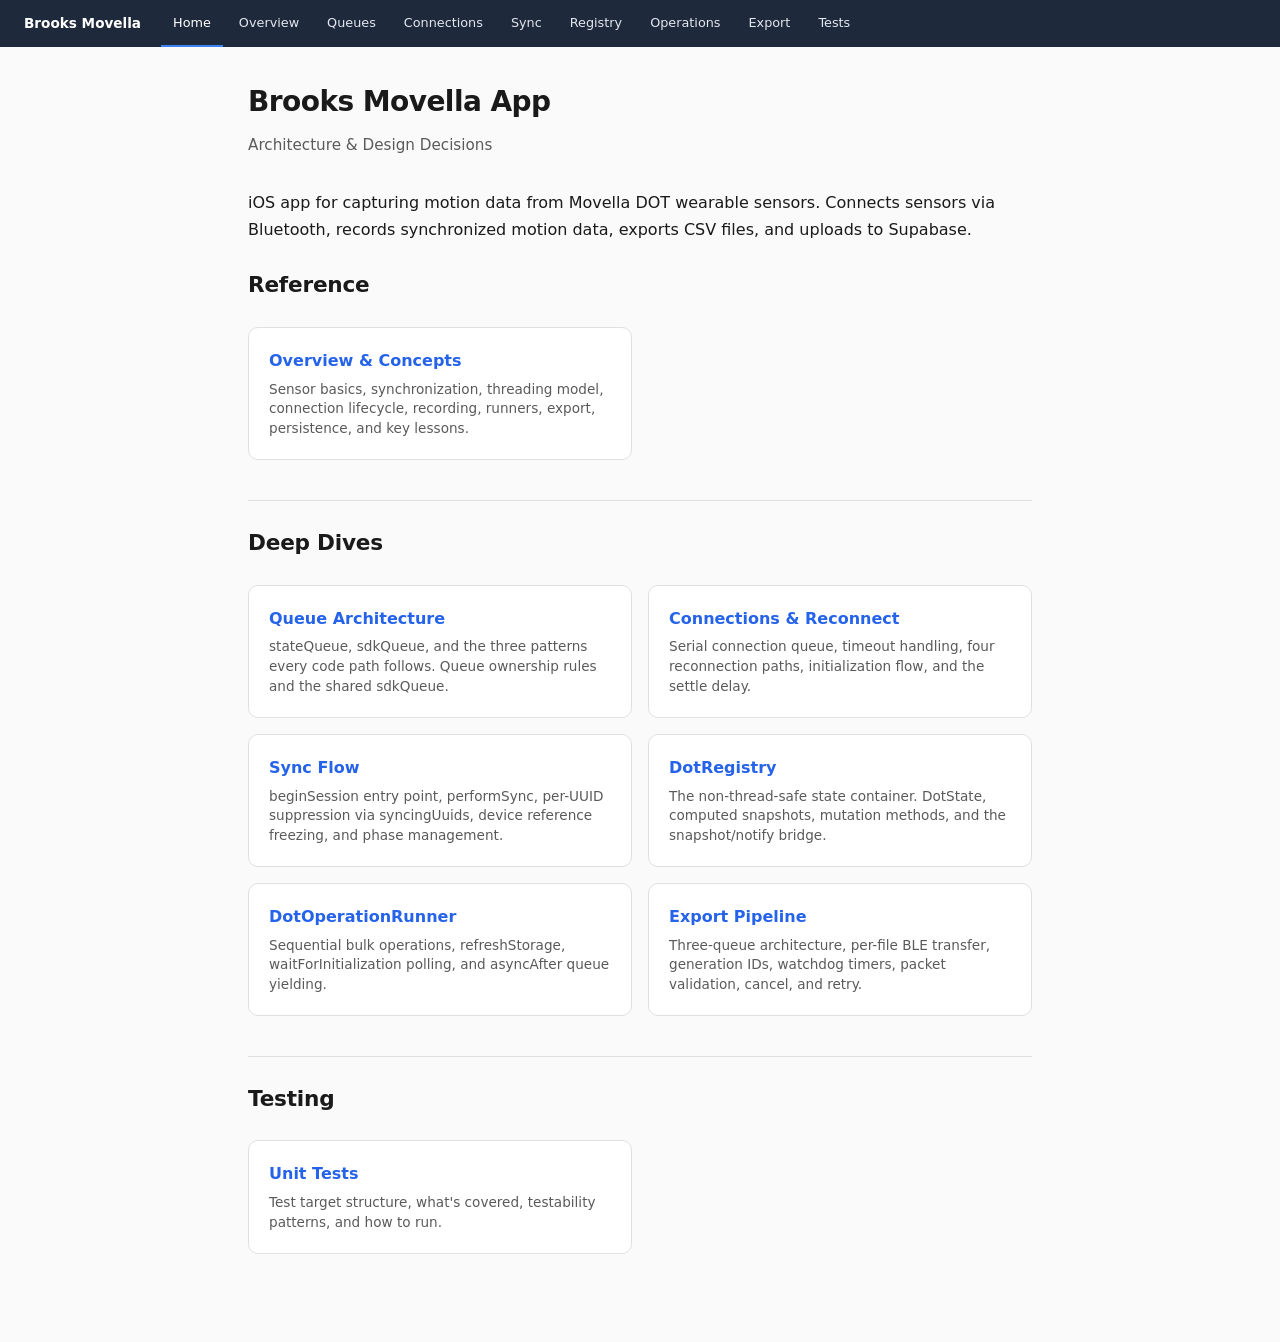
==== docs/index.html @ 40fa3859 "cleaned up code" ====
<!DOCTYPE html>
<html lang="en">
<head>
<meta charset="utf-8">
<meta name="viewport" content="width=device-width, initial-scale=1">
<title>Architecture — Brooks Movella App</title>
<link rel="stylesheet" href="style.css">
</head>
<body>

<nav class="top-nav">
  <span class="brand">Brooks Movella</span>
  <a href="index.html" class="active">Home</a>
  <a href="overview.html">Overview</a>
  <a href="queues.html">Queues</a>
  <a href="connections.html">Connections</a>
  <a href="sync.html">Sync</a>
  <a href="registry.html">Registry</a>
  <a href="operations.html">Operations</a>
  <a href="export.html">Export</a>
  <a href="tests.html">Tests</a>
</nav>

<div class="container">
  <h1>Brooks Movella App</h1>
  <p class="subtitle">Architecture &amp; Design Decisions</p>

  <p>iOS app for capturing motion data from Movella DOT wearable sensors. Connects sensors via Bluetooth, records synchronized motion data, exports CSV files, and uploads to Supabase.</p>

  <h2>Reference</h2>
  <div class="card-grid">
    <a class="card" href="overview.html">
      <h3>Overview &amp; Concepts</h3>
      <p>Sensor basics, synchronization, threading model, connection lifecycle, recording, runners, export, persistence, and key lessons.</p>
    </a>
  </div>

  <h2>Deep Dives</h2>
  <div class="card-grid">
    <a class="card" href="queues.html">
      <h3>Queue Architecture</h3>
      <p>stateQueue, sdkQueue, and the three patterns every code path follows. Queue ownership rules and the shared sdkQueue.</p>
    </a>
    <a class="card" href="connections.html">
      <h3>Connections &amp; Reconnect</h3>
      <p>Serial connection queue, timeout handling, four reconnection paths, initialization flow, and the settle delay.</p>
    </a>
    <a class="card" href="sync.html">
      <h3>Sync Flow</h3>
      <p>beginSession entry point, performSync, per-UUID suppression via syncingUuids, device reference freezing, and phase management.</p>
    </a>
    <a class="card" href="registry.html">
      <h3>DotRegistry</h3>
      <p>The non-thread-safe state container. DotState, computed snapshots, mutation methods, and the snapshot/notify bridge.</p>
    </a>
    <a class="card" href="operations.html">
      <h3>DotOperationRunner</h3>
      <p>Sequential bulk operations, refreshStorage, waitForInitialization polling, and asyncAfter queue yielding.</p>
    </a>
    <a class="card" href="export.html">
      <h3>Export Pipeline</h3>
      <p>Three-queue architecture, per-file BLE transfer, generation IDs, watchdog timers, packet validation, cancel, and retry.</p>
    </a>
  </div>

  <h2>Testing</h2>
  <div class="card-grid">
    <a class="card" href="tests.html">
      <h3>Unit Tests</h3>
      <p>Test target structure, what's covered, testability patterns, and how to run.</p>
    </a>
  </div>
</div>

</body>
</html>
---- docs/style.css ----
/* ── Reset & Base ── */
*, *::before, *::after { box-sizing: border-box; margin: 0; padding: 0; }

:root {
  --bg: #fafafa;
  --surface: #ffffff;
  --text: #1a1a1a;
  --text-muted: #5a5a5a;
  --border: #e0e0e0;
  --accent: #2563eb;
  --accent-light: #eff6ff;
  --code-bg: #f5f5f5;
  --nav-bg: #1e293b;
  --nav-text: #e2e8f0;
  --nav-hover: #3b82f6;
}

html { font-size: 16px; scroll-behavior: smooth; }
body {
  font-family: -apple-system, BlinkMacSystemFont, "SF Pro Text", "Segoe UI", system-ui, sans-serif;
  color: var(--text);
  background: var(--bg);
  line-height: 1.65;
}

/* ── Top Nav ── */
.top-nav {
  background: var(--nav-bg);
  padding: 0 1.5rem;
  display: flex;
  align-items: center;
  gap: 0.25rem;
  position: sticky;
  top: 0;
  z-index: 100;
  overflow-x: auto;
  white-space: nowrap;
  -webkit-overflow-scrolling: touch;
}

.top-nav a {
  color: var(--nav-text);
  text-decoration: none;
  padding: 0.75rem 0.75rem;
  font-size: 0.8rem;
  font-weight: 500;
  border-bottom: 2px solid transparent;
  transition: border-color 0.15s, color 0.15s;
  flex-shrink: 0;
}

.top-nav a:hover { color: #fff; border-bottom-color: var(--nav-hover); }
.top-nav a.active { color: #fff; border-bottom-color: var(--nav-hover); }
.top-nav .brand {
  font-weight: 700;
  font-size: 0.85rem;
  color: #fff;
  margin-right: 1rem;
  padding: 0.75rem 0;
  border-bottom: none;
}

/* ── Content ── */
.container {
  max-width: 52rem;
  margin: 0 auto;
  padding: 2rem 1.5rem 4rem;
}

h1 {
  font-size: 1.75rem;
  font-weight: 700;
  margin-bottom: 0.5rem;
  letter-spacing: -0.02em;
}

h1 + .subtitle {
  color: var(--text-muted);
  font-size: 0.95rem;
  margin-bottom: 2rem;
}

h2 {
  font-size: 1.35rem;
  font-weight: 700;
  margin: 2.5rem 0 0.75rem;
  padding-top: 1.5rem;
  border-top: 1px solid var(--border);
  letter-spacing: -0.01em;
}

h2:first-of-type { border-top: none; padding-top: 0; margin-top: 1.5rem; }

h3 {
  font-size: 1.05rem;
  font-weight: 600;
  margin: 1.75rem 0 0.5rem;
  color: var(--text);
}

p { margin-bottom: 0.75rem; }

ul, ol {
  margin: 0.5rem 0 1rem 1.25rem;
}

li { margin-bottom: 0.35rem; }
li code { font-size: 0.88em; }

strong { font-weight: 600; }

hr {
  border: none;
  border-top: 1px solid var(--border);
  margin: 2rem 0;
}

/* ── Code ── */
code {
  font-family: "SF Mono", "Fira Code", "JetBrains Mono", Menlo, monospace;
  font-size: 0.85em;
  background: var(--code-bg);
  padding: 0.15em 0.35em;
  border-radius: 4px;
}

pre {
  background: #1e293b;
  color: #e2e8f0;
  padding: 1rem 1.25rem;
  border-radius: 8px;
  overflow-x: auto;
  margin: 0.75rem 0 1.25rem;
  line-height: 1.5;
  font-size: 0.82rem;
}

pre code {
  background: none;
  padding: 0;
  border-radius: 0;
  color: inherit;
  font-size: inherit;
}

/* ── Tables ── */
table {
  width: 100%;
  border-collapse: collapse;
  margin: 0.75rem 0 1.25rem;
  font-size: 0.9rem;
}

th, td {
  text-align: left;
  padding: 0.5rem 0.75rem;
  border: 1px solid var(--border);
}

th {
  background: var(--code-bg);
  font-weight: 600;
  font-size: 0.85rem;
}

td code { font-size: 0.82em; }

/* ── Index Cards ── */
.card-grid {
  display: grid;
  grid-template-columns: repeat(auto-fill, minmax(280px, 1fr));
  gap: 1rem;
  margin: 1.5rem 0;
}

.card {
  background: var(--surface);
  border: 1px solid var(--border);
  border-radius: 10px;
  padding: 1.25rem;
  text-decoration: none;
  color: var(--text);
  transition: box-shadow 0.15s, border-color 0.15s;
}

.card:hover {
  border-color: var(--accent);
  box-shadow: 0 2px 12px rgba(37, 99, 235, 0.1);
}

.card h3 {
  font-size: 1rem;
  margin: 0 0 0.35rem;
  color: var(--accent);
}

.card p {
  font-size: 0.85rem;
  color: var(--text-muted);
  margin: 0;
  line-height: 1.45;
}

/* ── Page Nav (prev/next) ── */
.page-nav {
  display: flex;
  justify-content: space-between;
  margin-top: 3rem;
  padding-top: 1.5rem;
  border-top: 1px solid var(--border);
  font-size: 0.9rem;
}

.page-nav a {
  color: var(--accent);
  text-decoration: none;
  font-weight: 500;
}

.page-nav a:hover { text-decoration: underline; }

/* ── Responsive ── */
@media (max-width: 640px) {
  .container { padding: 1.25rem 1rem 3rem; }
  h1 { font-size: 1.4rem; }
  h2 { font-size: 1.15rem; }
  pre { font-size: 0.78rem; padding: 0.75rem; }
  .card-grid { grid-template-columns: 1fr; }
}
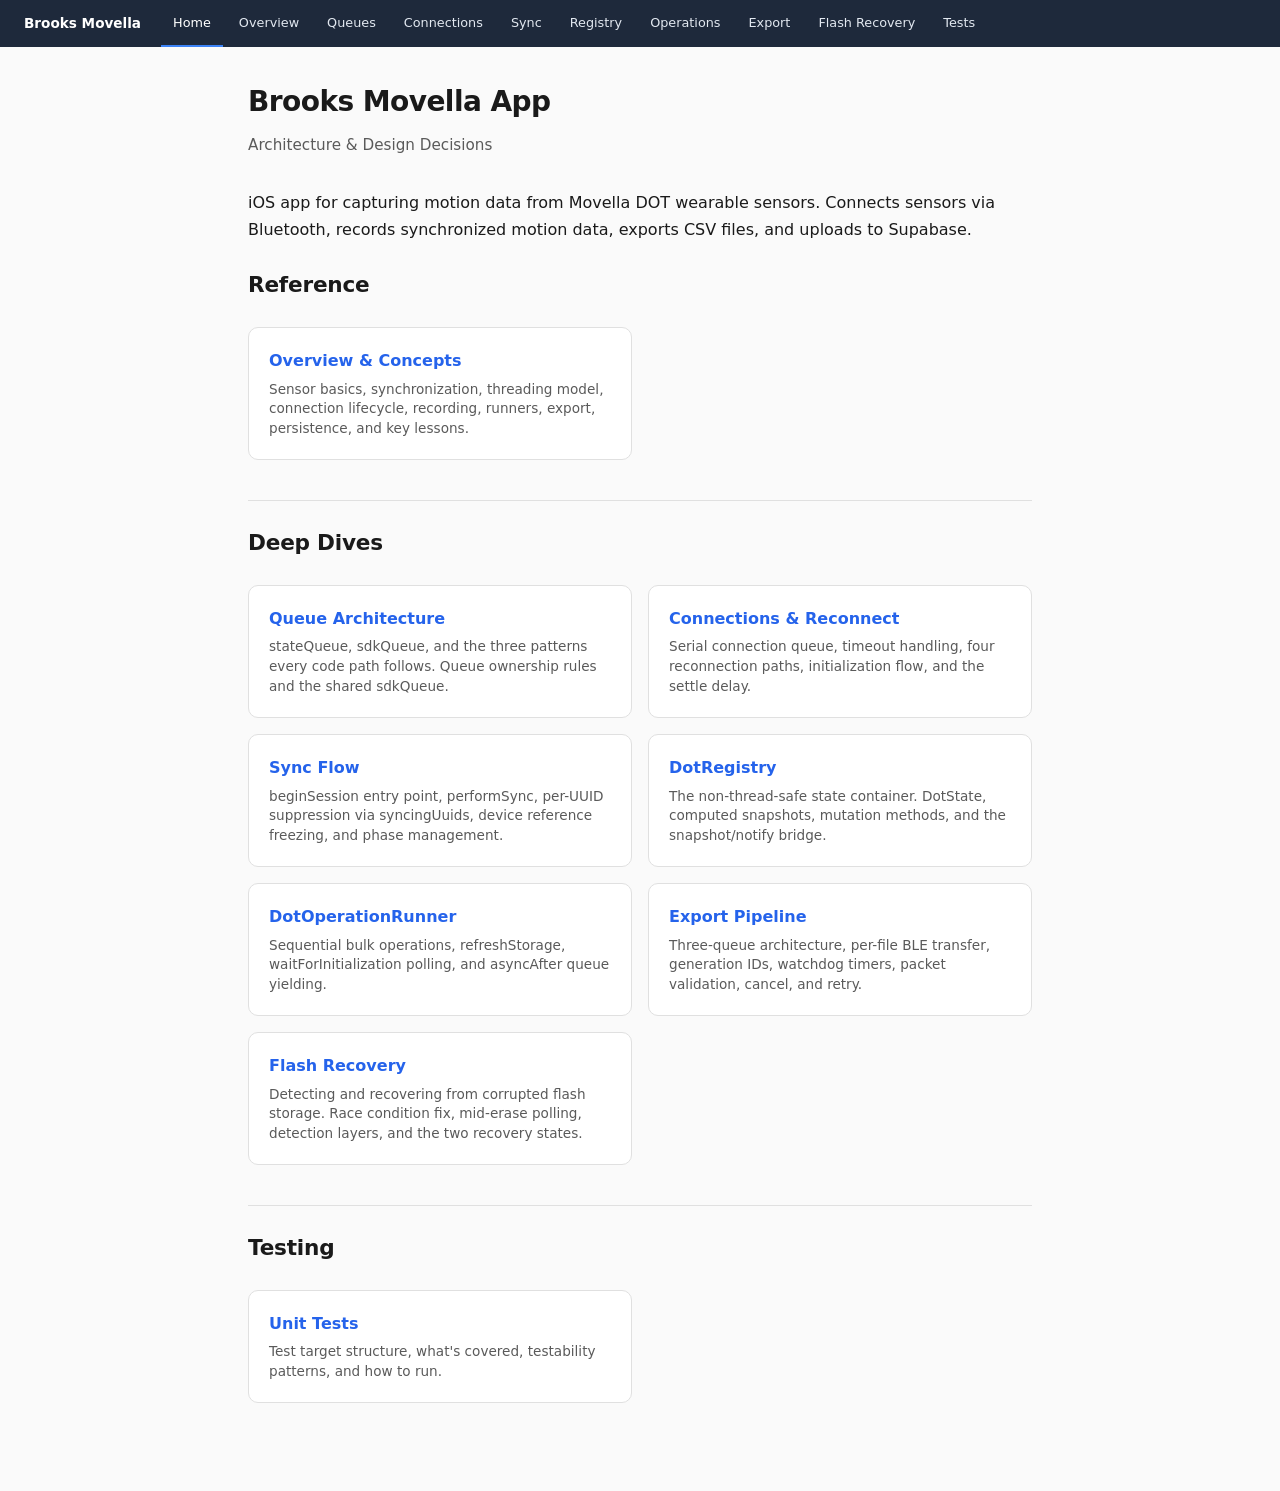
==== commit 235c1d55: "added writing to local storage and file org" ====
--- a/docs/index.html
+++ b/docs/index.html
@@ -18,6 +18,7 @@
   <a href="registry.html">Registry</a>
   <a href="operations.html">Operations</a>
   <a href="export.html">Export</a>
+  <a href="flash-recovery.html">Flash Recovery</a>
   <a href="tests.html">Tests</a>
 </nav>
 
@@ -61,6 +62,10 @@
       <h3>Export Pipeline</h3>
       <p>Three-queue architecture, per-file BLE transfer, generation IDs, watchdog timers, packet validation, cancel, and retry.</p>
     </a>
+    <a class="card" href="flash-recovery.html">
+      <h3>Flash Recovery</h3>
+      <p>Detecting and recovering from corrupted flash storage. Race condition fix, mid-erase polling, detection layers, and the two recovery states.</p>
+    </a>
   </div>
 
   <h2>Testing</h2>
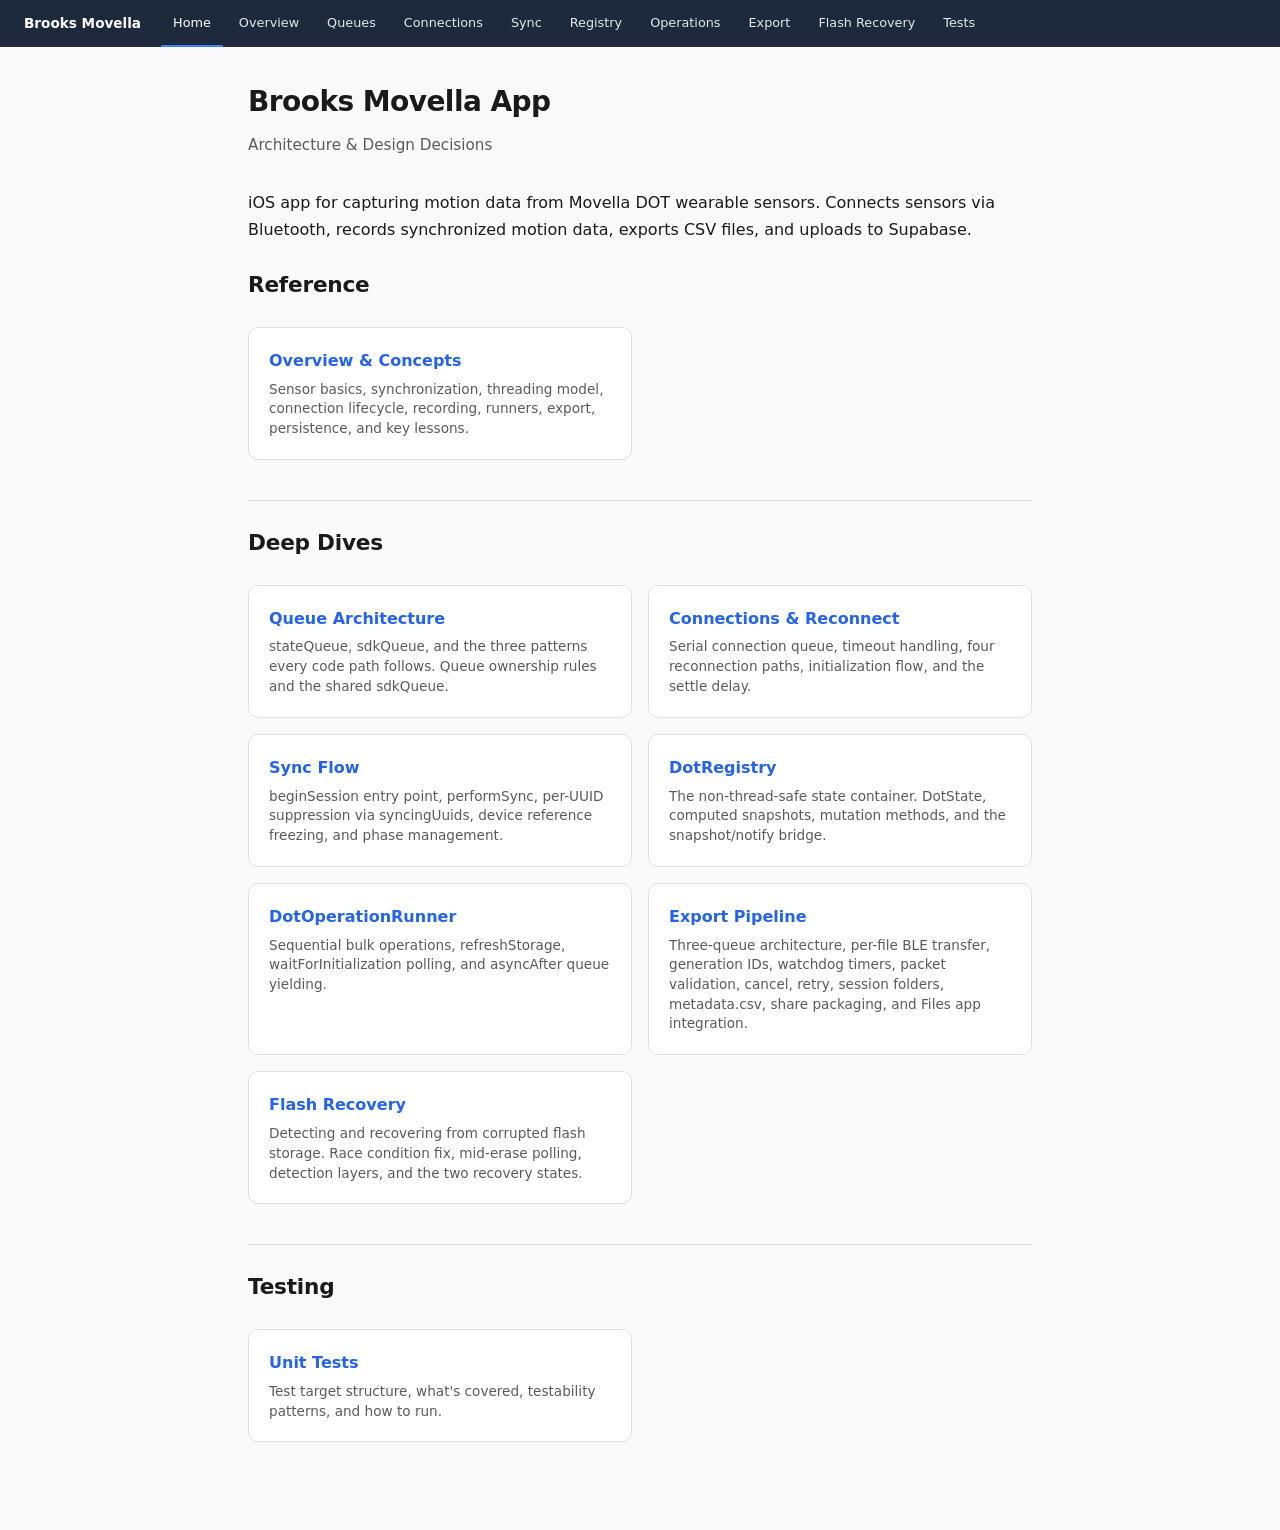
==== commit f904c324: "fixed duplicate export bug" ====
--- a/docs/index.html
+++ b/docs/index.html
@@ -60,7 +60,7 @@
     </a>
     <a class="card" href="export.html">
       <h3>Export Pipeline</h3>
-      <p>Three-queue architecture, per-file BLE transfer, generation IDs, watchdog timers, packet validation, cancel, and retry.</p>
+      <p>Three-queue architecture, per-file BLE transfer, generation IDs, watchdog timers, packet validation, cancel, retry, session folders, metadata.csv, share packaging, and Files app integration.</p>
     </a>
     <a class="card" href="flash-recovery.html">
       <h3>Flash Recovery</h3>
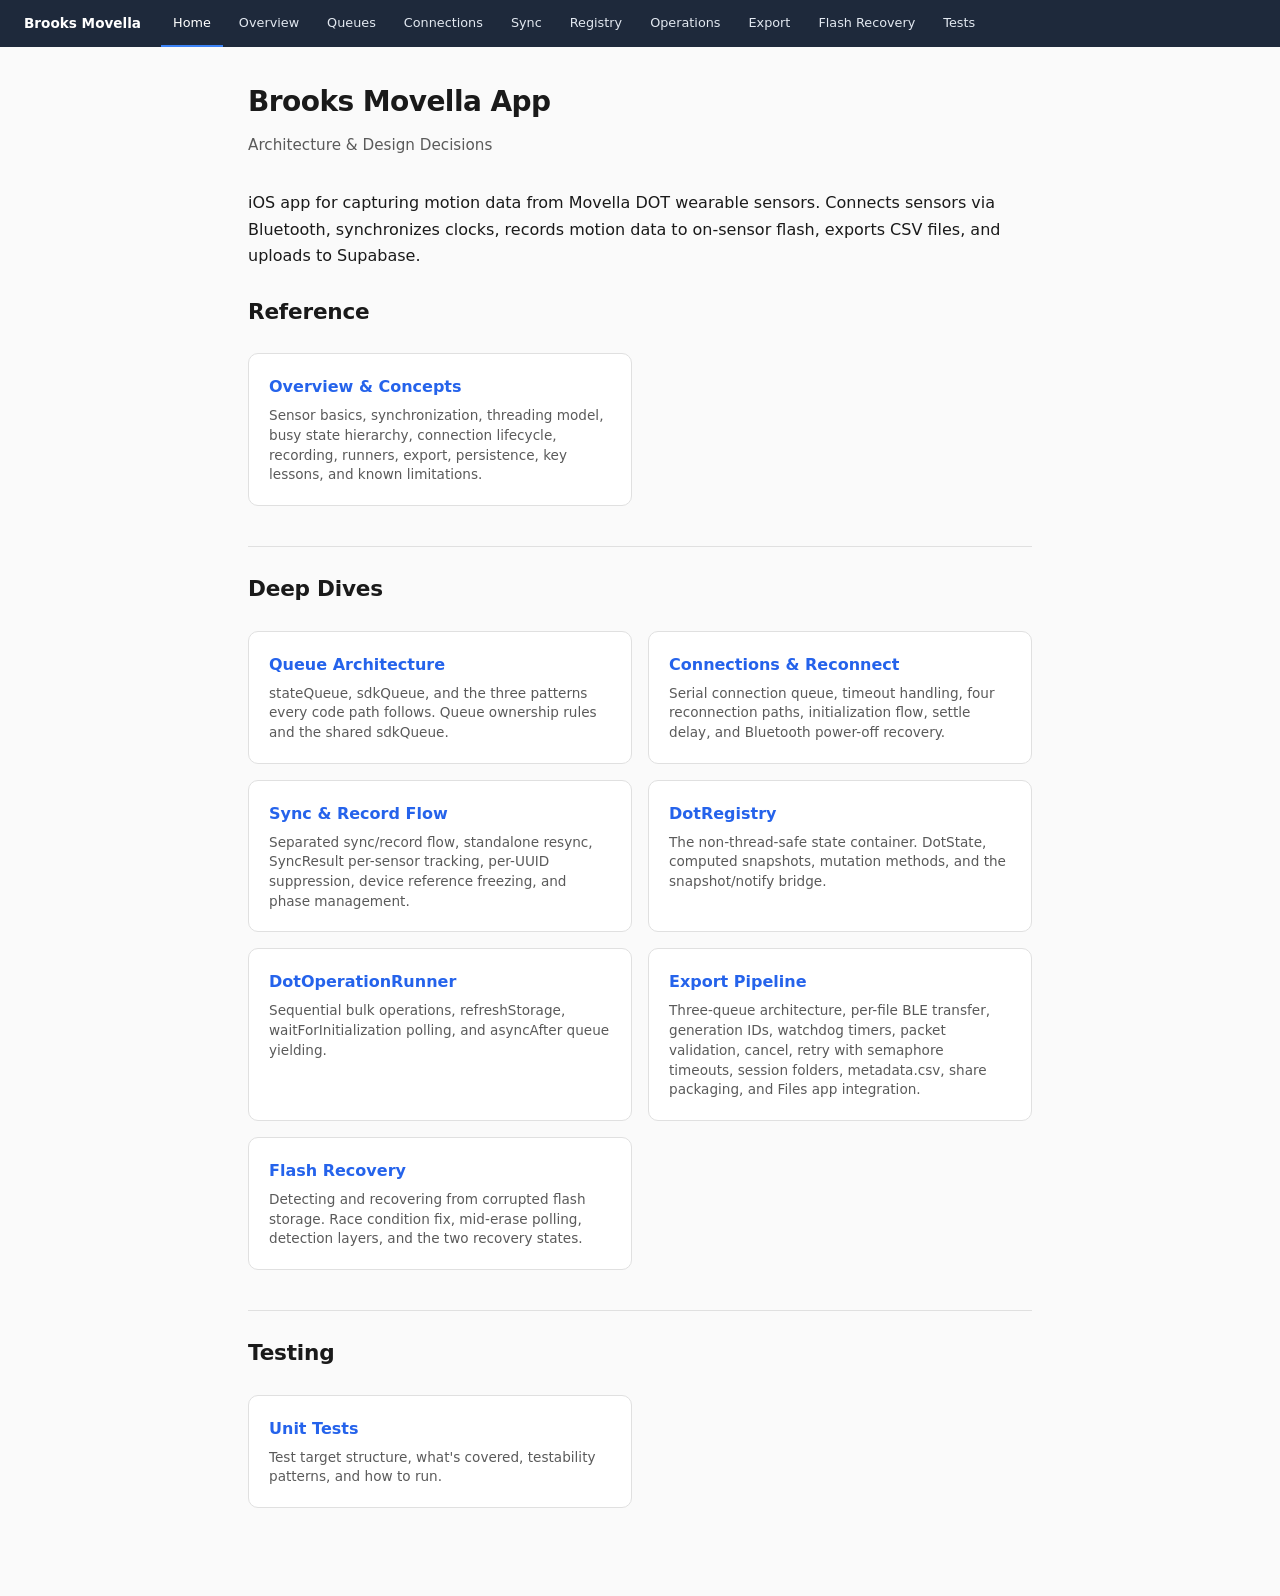
==== commit 319e25f3: "finished the redesign" ====
--- a/docs/index.html
+++ b/docs/index.html
@@ -26,13 +26,13 @@
   <h1>Brooks Movella App</h1>
   <p class="subtitle">Architecture &amp; Design Decisions</p>
 
-  <p>iOS app for capturing motion data from Movella DOT wearable sensors. Connects sensors via Bluetooth, records synchronized motion data, exports CSV files, and uploads to Supabase.</p>
+  <p>iOS app for capturing motion data from Movella DOT wearable sensors. Connects sensors via Bluetooth, synchronizes clocks, records motion data to on-sensor flash, exports CSV files, and uploads to Supabase.</p>
 
   <h2>Reference</h2>
   <div class="card-grid">
     <a class="card" href="overview.html">
       <h3>Overview &amp; Concepts</h3>
-      <p>Sensor basics, synchronization, threading model, connection lifecycle, recording, runners, export, persistence, and key lessons.</p>
+      <p>Sensor basics, synchronization, threading model, busy state hierarchy, connection lifecycle, recording, runners, export, persistence, key lessons, and known limitations.</p>
     </a>
   </div>
 
@@ -44,11 +44,11 @@
     </a>
     <a class="card" href="connections.html">
       <h3>Connections &amp; Reconnect</h3>
-      <p>Serial connection queue, timeout handling, four reconnection paths, initialization flow, and the settle delay.</p>
+      <p>Serial connection queue, timeout handling, four reconnection paths, initialization flow, settle delay, and Bluetooth power-off recovery.</p>
     </a>
     <a class="card" href="sync.html">
-      <h3>Sync Flow</h3>
-      <p>beginSession entry point, performSync, per-UUID suppression via syncingUuids, device reference freezing, and phase management.</p>
+      <h3>Sync &amp; Record Flow</h3>
+      <p>Separated sync/record flow, standalone resync, SyncResult per-sensor tracking, per-UUID suppression, device reference freezing, and phase management.</p>
     </a>
     <a class="card" href="registry.html">
       <h3>DotRegistry</h3>
@@ -60,7 +60,7 @@
     </a>
     <a class="card" href="export.html">
       <h3>Export Pipeline</h3>
-      <p>Three-queue architecture, per-file BLE transfer, generation IDs, watchdog timers, packet validation, cancel, retry, session folders, metadata.csv, share packaging, and Files app integration.</p>
+      <p>Three-queue architecture, per-file BLE transfer, generation IDs, watchdog timers, packet validation, cancel, retry with semaphore timeouts, session folders, metadata.csv, share packaging, and Files app integration.</p>
     </a>
     <a class="card" href="flash-recovery.html">
       <h3>Flash Recovery</h3>
